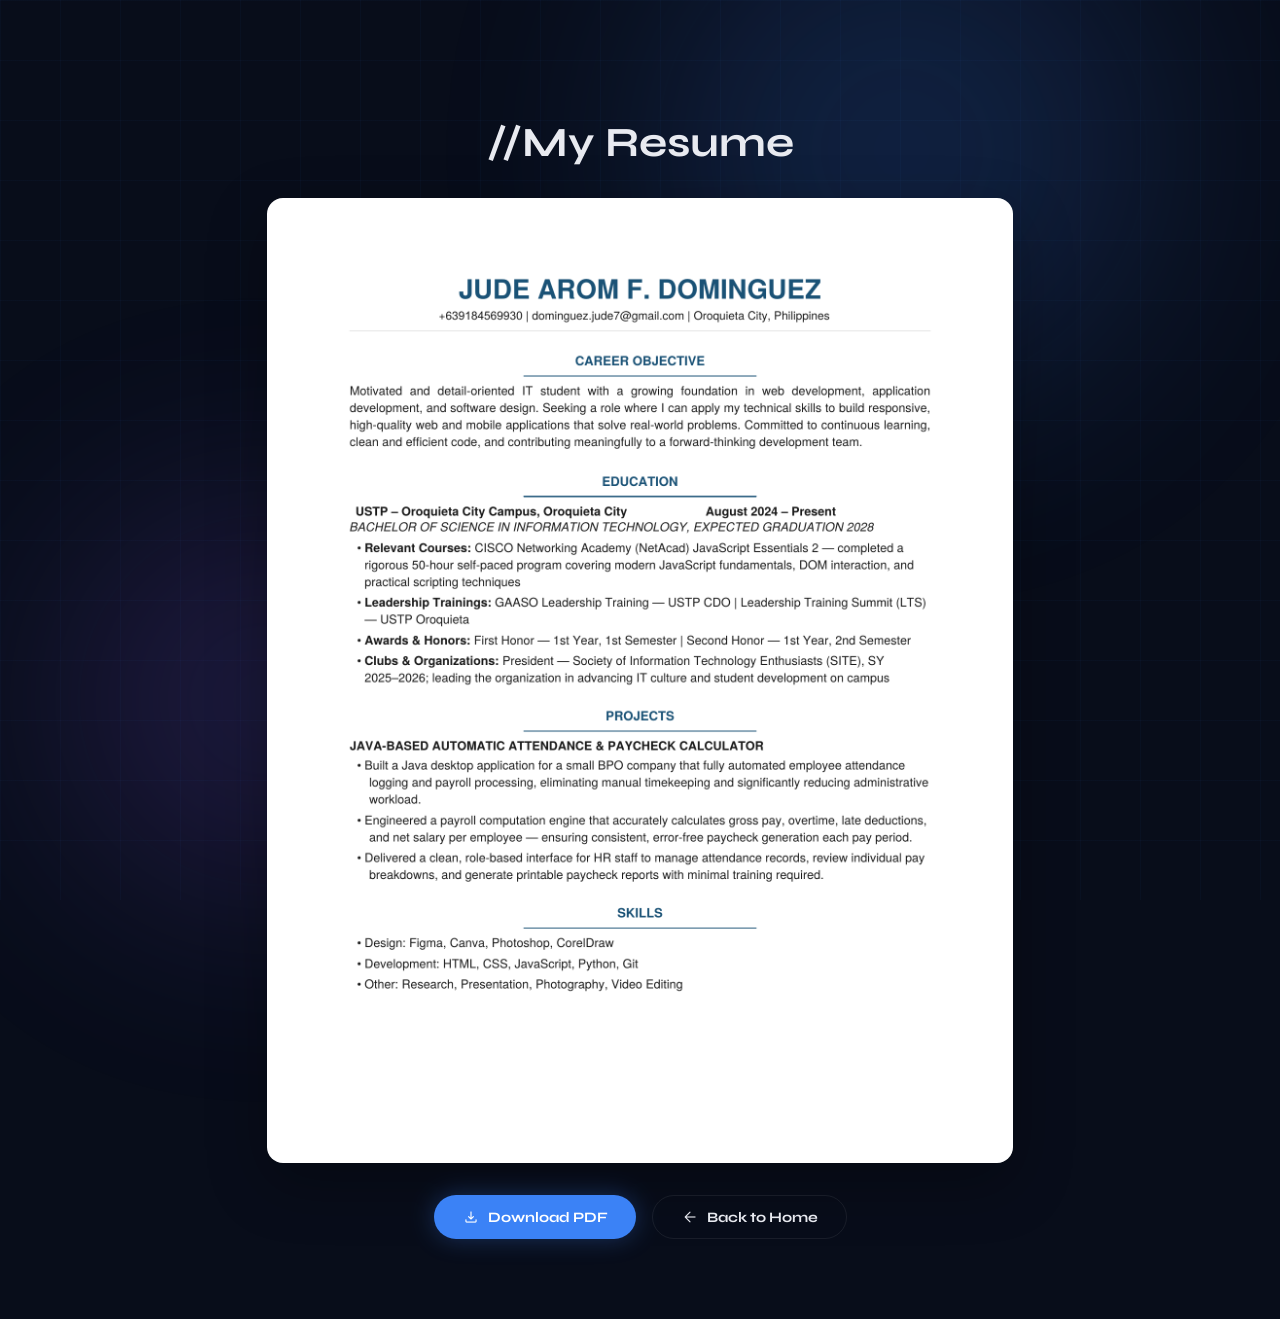
==== resume.html @ 32a24095 "midterm" ====
<!DOCTYPE html>
<html lang="en" data-theme="dark">

<head>
    <meta charset="UTF-8" />
    <meta name="viewport" content="width=device-width, initial-scale=1.0" />
    <title>Resume — Jude Arom F. Dominguez</title>
    <link rel="preconnect" href="https://fonts.googleapis.com" />
    <link
        href="https://fonts.googleapis.com/css2?family=Fira+Code:wght@400;500&family=Syne:wght@400;700;800&display=swap"
        rel="stylesheet" />
    <link
        href="https://fonts.googleapis.com/css2?family=Material+Symbols+Rounded:opsz,wght,FILL,GRAD@20..48,100..700,0..1,-50..200"
        rel="stylesheet" />
    <link rel="stylesheet" href="styles.css" />
    <style>

    </style>
</head>

<body>

    <div class="blob blob-1"></div>
    <div class="blob blob-2"></div>

    <div class="resume-page">

        <div class="resume-header">
            <h1 class="resume-title">//My <span class="highlight">Resume</span></h1>
        </div>

        <div class="resume-frame">
            <img src="[data-uri]"
                alt="Jude Arom F. Dominguez Resume" />
        </div>

        <div class="resume-actions">
            <a href="resume.pdf" download="Jude_Arom_Dominguez_Resume.pdf" class="btn-primary">
                <span class="material-symbols-rounded btn-icon">download</span>
                Download PDF
            </a>
            <a href="index.html#home" onclick="sessionStorage.setItem('scrollToTop','1')" class="btn-outline">
                <span class="material-symbols-rounded btn-icon">arrow_back</span>
                Back to Home
            </a>
        </div>

    </div>

    <script src="script.js"></script>

</body>

</html>
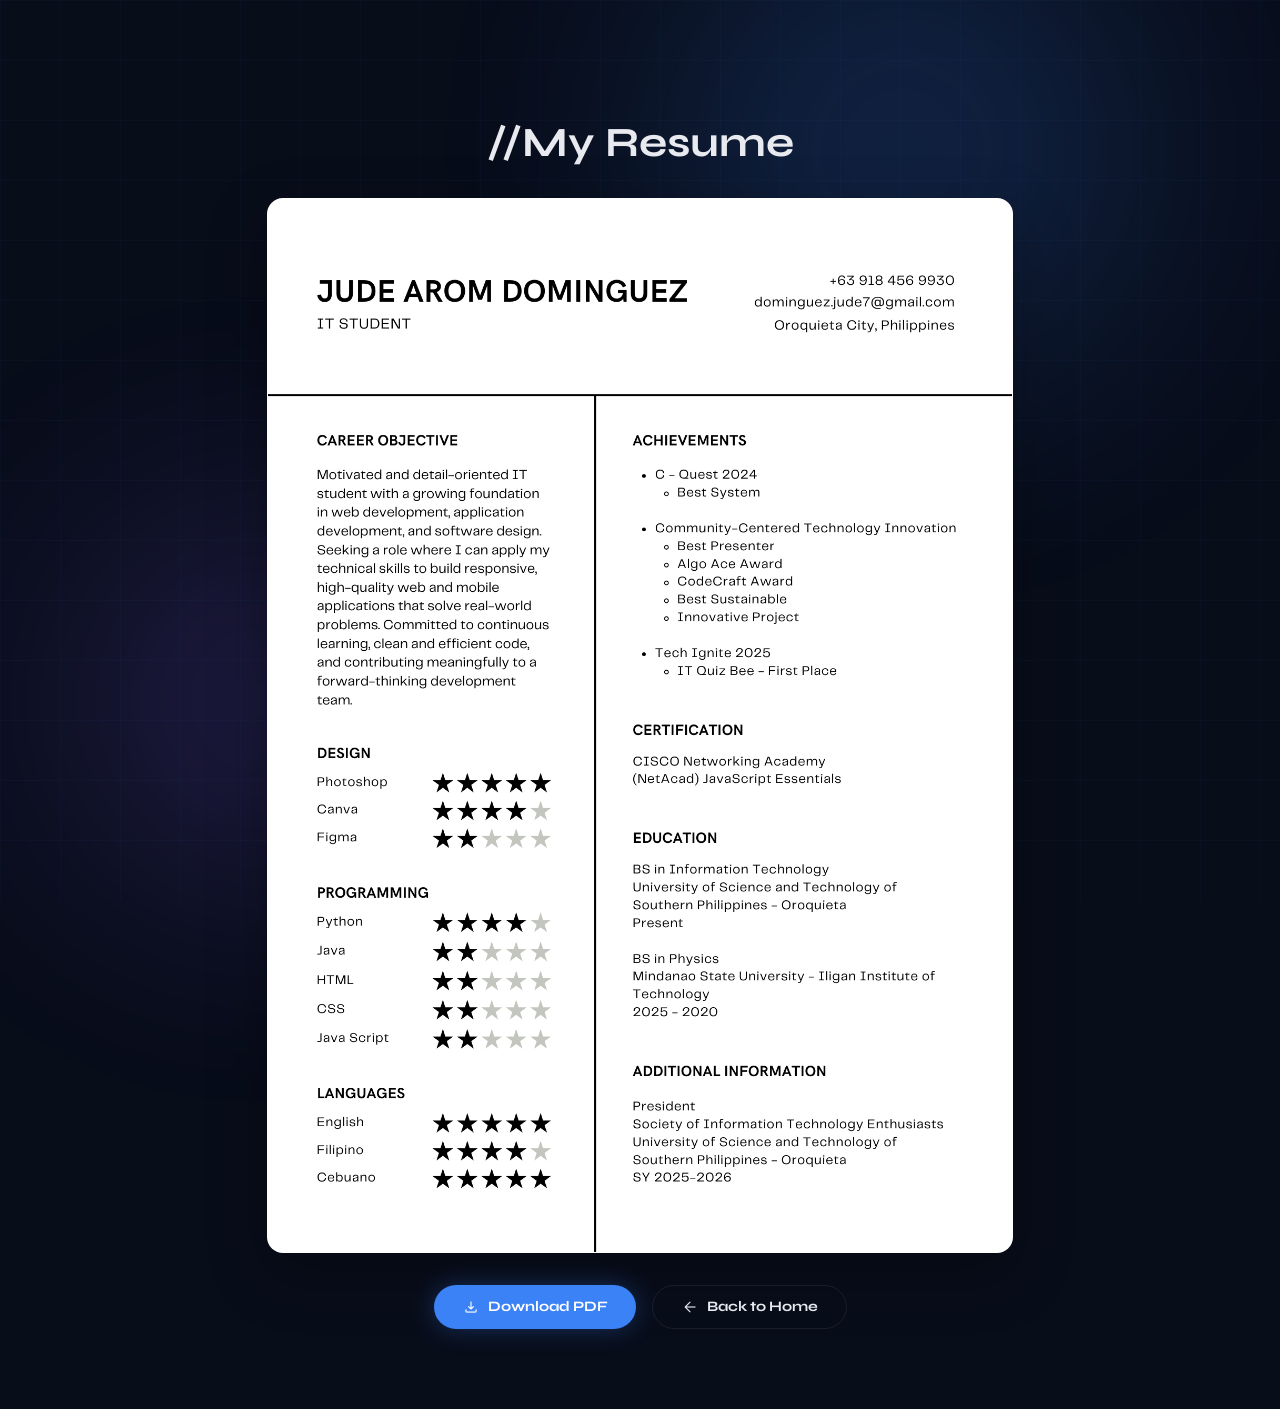
==== commit 78f4f44b: "Updated Resume" ====
--- a/resume.html
+++ b/resume.html
@@ -30,8 +30,7 @@
         </div>
 
         <div class="resume-frame">
-            <img src="[data-uri]